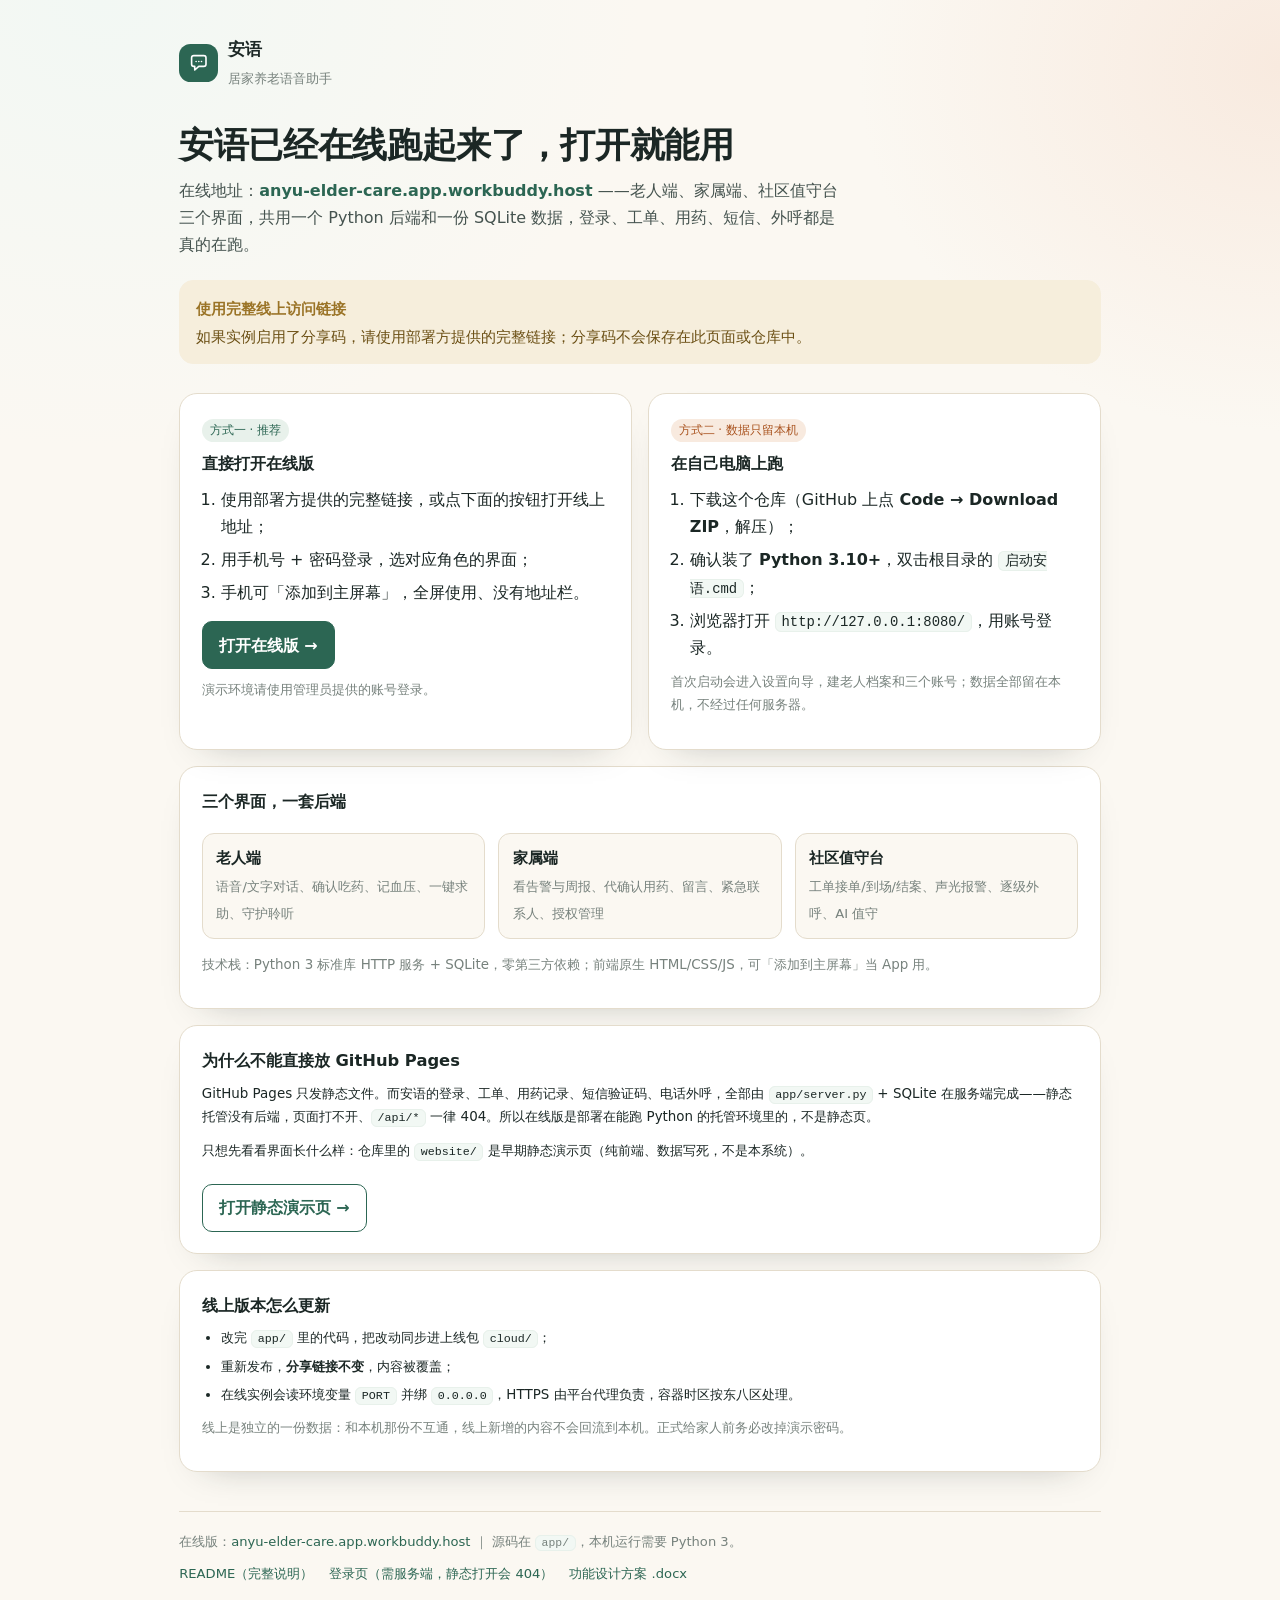
==== index.html @ d74f73e3 "Update AnYu application and cloud deployment Co-authored-by: Copilot <223556219+Copilot@users.norepl" ====
<!DOCTYPE html>
<html lang="zh-CN">
<head>
<meta charset="utf-8">
<meta name="viewport" content="width=device-width, initial-scale=1">
<title>安语 · 居家养老语音助手</title>
<meta name="description" content="安语 · 居家养老语音助手：老人端、家属端、社区值守台三个界面，语音对话、用药提醒、紧急求助与逐级外呼。在线版 https://anyu-elder-care.app.workbuddy.host/ 可直接使用。">
<meta name="theme-color" content="#FBF8F2">
<link rel="icon" href="app/web/favicon.svg" type="image/svg+xml">
<style>
  :root {
    --paper: #FBF8F2; --card: #FFFFFF; --ink: #1B2725; --ink-2: #45534F; --ink-3: #77827D;
    --line: #E4DCCC; --line-strong: #CFC3AC; --primary: #2C6653; --primary-soft: #E8F1EB;
    --primary-tint: #F2F8F4; --accent: #A9531F; --accent-soft: #F8EADF; --danger: #A6362B;
    --gold: #9A7326; --gold-soft: #F6EEDC;
    --font: "PingFang SC", "HarmonyOS Sans SC", "Microsoft YaHei UI", "Microsoft YaHei", "Noto Sans SC", system-ui, "Segoe UI", sans-serif;
  }
  * { box-sizing: border-box; }
  /* 长域名/长链接在窄屏会把页面撑出横向滚动条，强制允许断行 */
  a, code, .lead, .notice, li, p { overflow-wrap: anywhere; }
  code { word-break: break-word; }
  body {
    margin: 0; background: var(--paper); color: var(--ink); font-family: var(--font);
    font-size: 16px; line-height: 1.7; -webkit-font-smoothing: antialiased;
    background-image:
      radial-gradient(70% 45% at 8% 0%, var(--primary-tint) 0%, transparent 60%),
      radial-gradient(60% 40% at 100% 4%, var(--accent-soft) 0%, transparent 55%);
    background-repeat: no-repeat;
  }
  .wrap { width: 100%; max-width: 60rem; margin: 0 auto; padding: 2.2rem 1.2rem 4rem; }
  .brand { display: flex; align-items: center; gap: .65rem; margin-bottom: 2rem; }
  .brand-mark {
    width: 2.4rem; height: 2.4rem; border-radius: 30%; background: var(--primary);
    color: #fff; display: grid; place-items: center; flex: none;
  }
  .brand-mark svg { width: 1.35rem; height: 1.35rem; }
  .brand-text strong { display: block; font-size: 1.05rem; letter-spacing: .02em; }
  .brand-text small { color: var(--ink-3); font-size: .8rem; }
  h1 { font-size: clamp(1.6rem, 4vw, 2.2rem); line-height: 1.25; margin: 0 0 .6rem; letter-spacing: -.01em; }
  h2 { font-size: 1.02rem; margin: 0 0 .5rem; }
  p { margin: 0 0 .7rem; }
  .lead { color: var(--ink-2); max-width: 42rem; }
  .muted { color: var(--ink-3); }
  .small { font-size: .84rem; }
  a { color: var(--primary); text-decoration: none; }
  a:hover { text-decoration: underline; }

  .notice {
    border: 1px solid var(--gold-soft); background: var(--gold-soft); color: #6B4F14;
    border-radius: 14px; padding: .9rem 1rem; margin: 1.4rem 0 1.8rem; font-size: .92rem;
  }
  .notice b { display: block; margin-bottom: .2rem; color: var(--gold); }

  .grid { display: grid; grid-template-columns: 1fr 1fr; gap: 1rem; }
  @media (max-width: 760px) { .grid { grid-template-columns: 1fr; } }
  .card {
    background: var(--card); border: 1px solid var(--line); border-radius: 18px;
    padding: 1.3rem 1.35rem; box-shadow: 0 16px 36px -26px rgba(27, 39, 37, .35);
  }
  .card .tag {
    display: inline-block; font-size: .72rem; padding: .1rem .5rem; border-radius: 999px;
    background: var(--primary-soft); color: var(--primary); margin-bottom: .5rem;
  }
  .card .tag.warn { background: var(--accent-soft); color: var(--accent); }
  ol, ul { margin: .5rem 0 0; padding-left: 1.2rem; }
  li { margin-bottom: .35rem; }
  code {
    background: var(--primary-tint); border: 1px solid var(--primary-soft);
    border-radius: 6px; padding: .05rem .35rem; font-size: .87em;
  }
  .btn {
    display: inline-flex; align-items: center; gap: .4rem; font-weight: 600;
    padding: .6rem 1rem; border-radius: 10px; border: 1px solid var(--primary);
    background: var(--primary); color: #fff; margin-top: .6rem;
  }
  .btn:hover { text-decoration: none; background: #1E4B3D; }
  .btn.ghost { background: transparent; color: var(--primary); }
  .btn.ghost:hover { background: var(--primary-soft); }

  .roles { display: grid; grid-template-columns: repeat(3, 1fr); gap: .8rem; margin-top: 1.1rem; }
  @media (max-width: 760px) { .roles { grid-template-columns: 1fr; } }
  .role { border: 1px solid var(--line); border-radius: 12px; padding: .75rem .85rem; background: var(--paper); }
  .role b { display: block; font-size: .95rem; }
  .role span { font-size: .82rem; color: var(--ink-3); }

  .foot { margin-top: 2.4rem; padding-top: 1.2rem; border-top: 1px solid var(--line); font-size: .82rem; color: var(--ink-3); }
  .links { display: flex; flex-wrap: wrap; gap: .5rem 1rem; margin-top: .6rem; }
</style>
</head>
<body>
<main class="wrap">

  <div class="brand">
    <span class="brand-mark" aria-hidden="true">
      <svg viewBox="0 0 24 24" fill="none" stroke="currentColor" stroke-width="1.8" stroke-linecap="round" stroke-linejoin="round"><path d="M4 6.5A2.5 2.5 0 0 1 6.5 4h11A2.5 2.5 0 0 1 20 6.5v7a2.5 2.5 0 0 1-2.5 2.5H12l-4.5 4v-4H6.5A2.5 2.5 0 0 1 4 13.5z"/><path d="M9 10.5h.01M12 10.5h.01M15 10.5h.01"/></svg>
    </span>
    <span class="brand-text"><strong>安语</strong><small>居家养老语音助手</small></span>
  </div>

  <h1>安语已经在线跑起来了，打开就能用</h1>
  <p class="lead">在线地址：<a href="https://anyu-elder-care.app.workbuddy.host/" target="_blank" rel="noopener"><b>anyu-elder-care.app.workbuddy.host</b></a>
    ——老人端、家属端、社区值守台三个界面，共用一个 Python 后端和一份 SQLite 数据，登录、工单、用药、短信、外呼都是真的在跑。</p>

  <div class="notice">
    <b>使用完整线上访问链接</b>
    如果实例启用了分享码，请使用部署方提供的完整链接；分享码不会保存在此页面或仓库中。
  </div>

  <div class="grid">
    <section class="card">
      <span class="tag">方式一 · 推荐</span>
      <h2>直接打开在线版</h2>
      <ol>
        <li>使用部署方提供的完整链接，或点下面的按钮打开线上地址；</li>
        <li>用手机号 + 密码登录，选对应角色的界面；</li>
        <li>手机可「添加到主屏幕」，全屏使用、没有地址栏。</li>
      </ol>
      <a class="btn" href="https://anyu-elder-care.app.workbuddy.host/" target="_blank" rel="noopener">打开在线版 →</a>
      <p class="small muted" style="margin-top:.6rem">演示环境请使用管理员提供的账号登录。</p>
    </section>

    <section class="card">
      <span class="tag warn">方式二 · 数据只留本机</span>
      <h2>在自己电脑上跑</h2>
      <ol>
        <li>下载这个仓库（GitHub 上点 <b>Code → Download ZIP</b>，解压）；</li>
        <li>确认装了 <b>Python 3.10+</b>，双击根目录的 <code>启动安语.cmd</code>；</li>
        <li>浏览器打开 <code>http://127.0.0.1:8080/</code>，用账号登录。</li>
      </ol>
      <p class="small muted" style="margin-top:.6rem">首次启动会进入设置向导，建老人档案和三个账号；数据全部留在本机，不经过任何服务器。</p>
    </section>
  </div>

  <section class="card" style="margin-top:1rem">
    <h2>三个界面，一套后端</h2>
    <div class="roles">
      <div class="role"><b>老人端</b><span>语音/文字对话、确认吃药、记血压、一键求助、守护聆听</span></div>
      <div class="role"><b>家属端</b><span>看告警与周报、代确认用药、留言、紧急联系人、授权管理</span></div>
      <div class="role"><b>社区值守台</b><span>工单接单/到场/结案、声光报警、逐级外呼、AI 值守</span></div>
    </div>
    <p class="small muted" style="margin-top:.9rem">技术栈：Python 3 标准库 HTTP 服务 + SQLite，零第三方依赖；前端原生 HTML/CSS/JS，可「添加到主屏幕」当 App 用。</p>
  </section>

  <section class="card" style="margin-top:1rem">
    <h2>为什么不能直接放 GitHub Pages</h2>
    <p class="small">GitHub Pages 只发静态文件。而安语的登录、工单、用药记录、短信验证码、电话外呼，全部由 <code>app/server.py</code> + SQLite 在服务端完成——静态托管没有后端，页面打不开、<code>/api/*</code> 一律 404。所以在线版是部署在能跑 Python 的托管环境里的，不是静态页。</p>
    <p class="small" style="margin-top:.6rem">只想先看看界面长什么样：仓库里的 <code>website/</code> 是早期静态演示页（纯前端、数据写死，不是本系统）。</p>
    <a class="btn ghost" href="website/index.html">打开静态演示页 →</a>
  </section>

  <section class="card" style="margin-top:1rem">
    <h2>线上版本怎么更新</h2>
    <ul class="small">
      <li>改完 <code>app/</code> 里的代码，把改动同步进上线包 <code>cloud/</code>；</li>
      <li>重新发布，<b>分享链接不变</b>，内容被覆盖；</li>
      <li>在线实例会读环境变量 <code>PORT</code> 并绑 <code>0.0.0.0</code>，HTTPS 由平台代理负责，容器时区按东八区处理。</li>
    </ul>
    <p class="small muted" style="margin-top:.6rem">线上是独立的一份数据：和本机那份不互通，线上新增的内容不会回流到本机。正式给家人前务必改掉演示密码。</p>
  </section>

  <p class="foot">
    在线版：<a href="https://anyu-elder-care.app.workbuddy.host/" target="_blank" rel="noopener">anyu-elder-care.app.workbuddy.host</a>
    ｜ 源码在 <code>app/</code>，本机运行需要 Python 3。
    <span class="links">
      <a href="README.md">README（完整说明）</a>
      <a href="app/web/login.html">登录页（需服务端，静态打开会 404）</a>
      <a href="AI语音养老服务助手-功能设计方案.docx">功能设计方案 .docx</a>
    </span>
  </p>

</main>
</body>
</html>
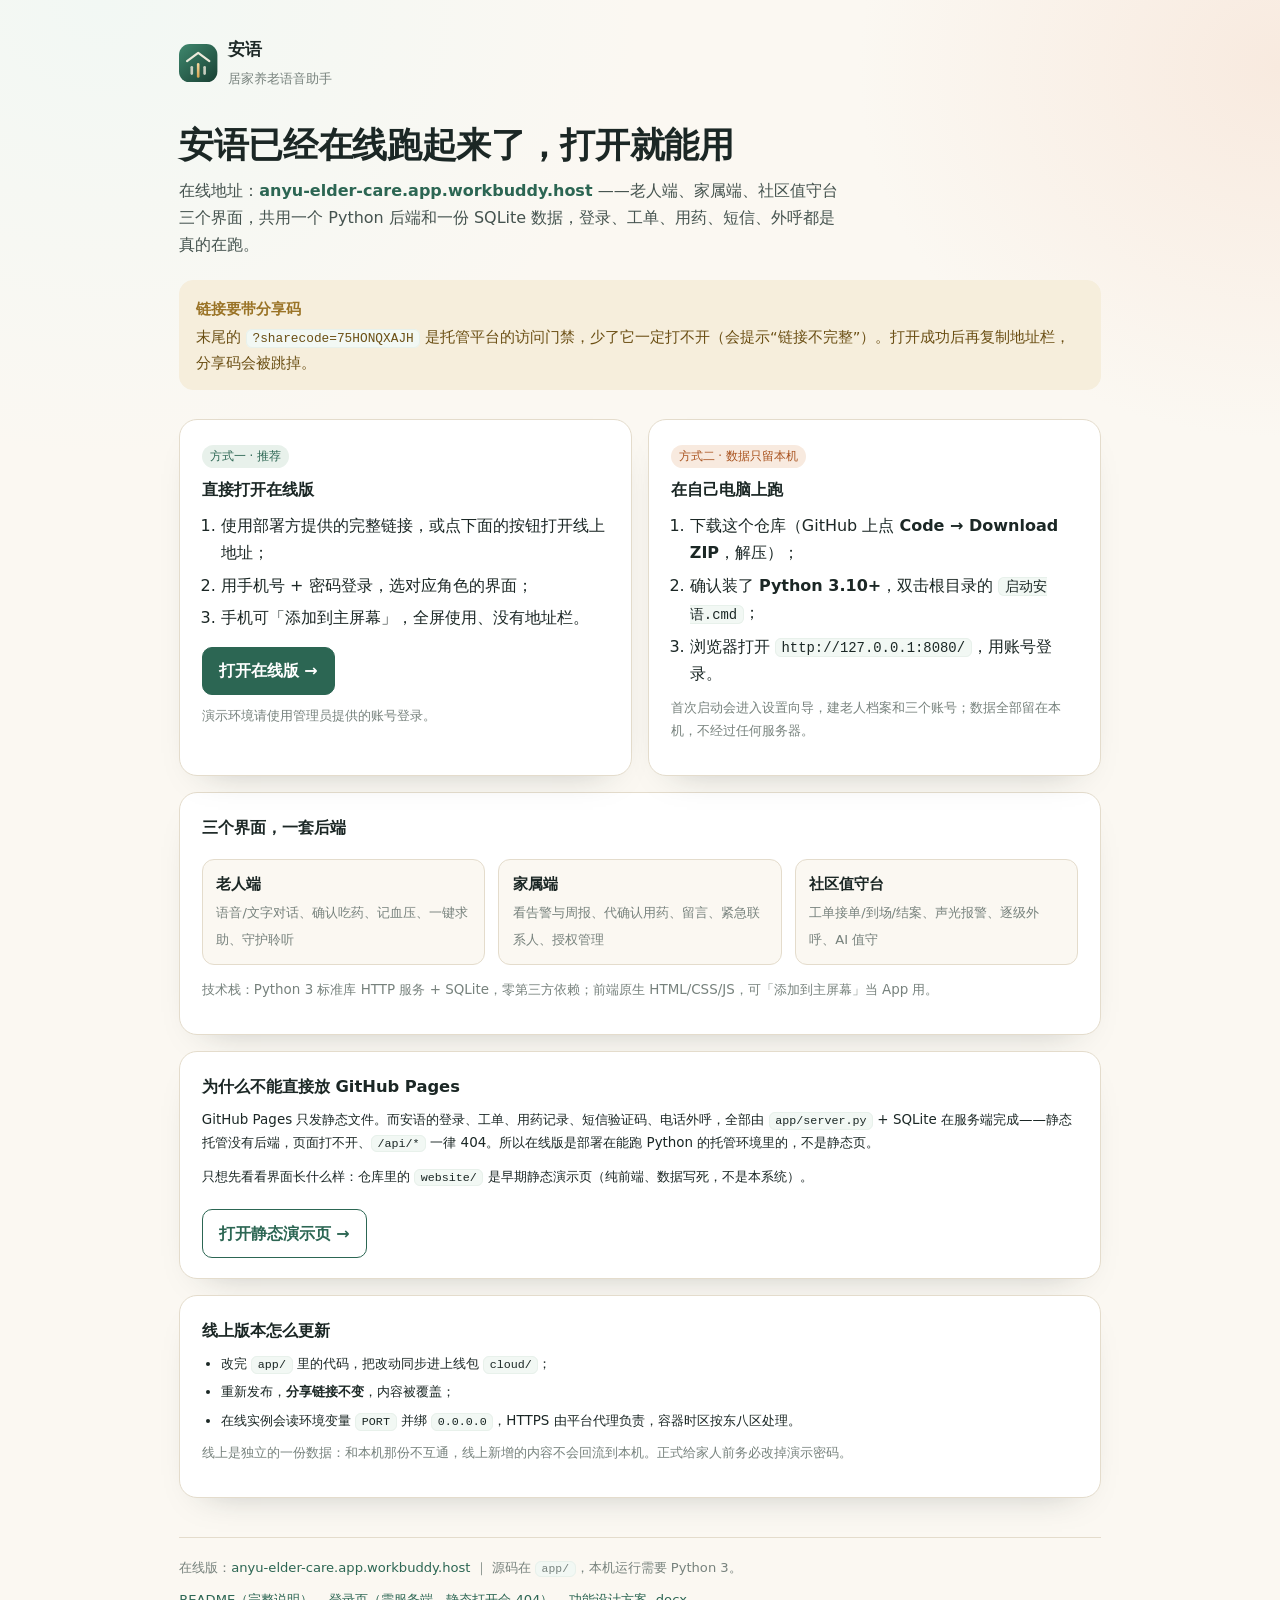
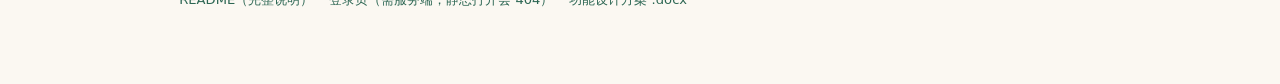
==== commit a9af6eeb: "feat(ui): 重做登录页并新增品牌 logo - 登录页改为左右双栏：左侧深松绿品牌区（屋檐+声波图形、三条价值点），右侧米白表单 - 新增 logo：屋檐（家）+ 三根声波柱（说话），中间金色" ====
--- a/index.html
+++ b/index.html
@@ -4,7 +4,7 @@
 <meta charset="utf-8">
 <meta name="viewport" content="width=device-width, initial-scale=1">
 <title>安语 · 居家养老语音助手</title>
-<meta name="description" content="安语 · 居家养老语音助手：老人端、家属端、社区值守台三个界面，语音对话、用药提醒、紧急求助与逐级外呼。在线版 https://anyu-elder-care.app.workbuddy.host/ 可直接使用。">
+<meta name="description" content="安语 · 居家养老语音助手：老人端、家属端、社区值守台三个界面，语音对话、用药提醒、紧急求助与逐级外呼。在线版 https://anyu-elder-care.app.workbuddy.host/?sharecode=75HONQXAJH 可直接使用。">
 <meta name="theme-color" content="#FBF8F2">
 <link rel="icon" href="app/web/favicon.svg" type="image/svg+xml">
 <style>
@@ -30,10 +30,10 @@
   .wrap { width: 100%; max-width: 60rem; margin: 0 auto; padding: 2.2rem 1.2rem 4rem; }
   .brand { display: flex; align-items: center; gap: .65rem; margin-bottom: 2rem; }
   .brand-mark {
-    width: 2.4rem; height: 2.4rem; border-radius: 30%; background: var(--primary);
-    color: #fff; display: grid; place-items: center; flex: none;
+    width: 2.4rem; height: 2.4rem; flex: none;
+    display: grid; place-items: center;
   }
-  .brand-mark svg { width: 1.35rem; height: 1.35rem; }
+  .brand-mark svg { width: 100%; height: 100%; display: block; }
   .brand-text strong { display: block; font-size: 1.05rem; letter-spacing: .02em; }
   .brand-text small { color: var(--ink-3); font-size: .8rem; }
   h1 { font-size: clamp(1.6rem, 4vw, 2.2rem); line-height: 1.25; margin: 0 0 .6rem; letter-spacing: -.01em; }
@@ -92,18 +92,35 @@
 
   <div class="brand">
     <span class="brand-mark" aria-hidden="true">
-      <svg viewBox="0 0 24 24" fill="none" stroke="currentColor" stroke-width="1.8" stroke-linecap="round" stroke-linejoin="round"><path d="M4 6.5A2.5 2.5 0 0 1 6.5 4h11A2.5 2.5 0 0 1 20 6.5v7a2.5 2.5 0 0 1-2.5 2.5H12l-4.5 4v-4H6.5A2.5 2.5 0 0 1 4 13.5z"/><path d="M9 10.5h.01M12 10.5h.01M15 10.5h.01"/></svg>
+      <svg viewBox="0 0 64 64">
+        <defs>
+          <linearGradient id="hb" x1="6" y1="4" x2="58" y2="60" gradientUnits="userSpaceOnUse">
+            <stop offset="0" stop-color="#3C8269"/><stop offset="1" stop-color="#1B4537"/>
+          </linearGradient>
+          <linearGradient id="hg" x1="0" y1="34" x2="0" y2="54" gradientUnits="userSpaceOnUse">
+            <stop offset="0" stop-color="#F2D49B"/><stop offset="1" stop-color="#D9A855"/>
+          </linearGradient>
+        </defs>
+        <rect width="64" height="64" rx="18" fill="url(#hb)"/>
+        <path d="M13.4 28.7 32 14.7 50.6 28.7" fill="none" stroke="#F6EFE1" stroke-width="3.6"
+              stroke-linecap="round" stroke-linejoin="round" opacity=".96"/>
+        <g stroke-linecap="round" stroke-width="4.4">
+          <path d="M21.3 38.7v10.6" stroke="#F6EFE1" opacity=".78"/>
+          <path d="M32 34v20" stroke="url(#hg)"/>
+          <path d="M42.7 38.7v10.6" stroke="#F6EFE1" opacity=".78"/>
+        </g>
+      </svg>
     </span>
     <span class="brand-text"><strong>安语</strong><small>居家养老语音助手</small></span>
   </div>
 
   <h1>安语已经在线跑起来了，打开就能用</h1>
-  <p class="lead">在线地址：<a href="https://anyu-elder-care.app.workbuddy.host/" target="_blank" rel="noopener"><b>anyu-elder-care.app.workbuddy.host</b></a>
+  <p class="lead">在线地址：<a href="https://anyu-elder-care.app.workbuddy.host/?sharecode=75HONQXAJH" target="_blank" rel="noopener"><b>anyu-elder-care.app.workbuddy.host</b></a>
     ——老人端、家属端、社区值守台三个界面，共用一个 Python 后端和一份 SQLite 数据，登录、工单、用药、短信、外呼都是真的在跑。</p>
 
   <div class="notice">
-    <b>使用完整线上访问链接</b>
-    如果实例启用了分享码，请使用部署方提供的完整链接；分享码不会保存在此页面或仓库中。
+    <b>链接要带分享码</b>
+    末尾的 <code>?sharecode=75HONQXAJH</code> 是托管平台的访问门禁，少了它一定打不开（会提示“链接不完整”）。打开成功后再复制地址栏，分享码会被跳掉。
   </div>
 
   <div class="grid">
@@ -115,7 +132,7 @@
         <li>用手机号 + 密码登录，选对应角色的界面；</li>
         <li>手机可「添加到主屏幕」，全屏使用、没有地址栏。</li>
       </ol>
-      <a class="btn" href="https://anyu-elder-care.app.workbuddy.host/" target="_blank" rel="noopener">打开在线版 →</a>
+      <a class="btn" href="https://anyu-elder-care.app.workbuddy.host/?sharecode=75HONQXAJH" target="_blank" rel="noopener">打开在线版 →</a>
       <p class="small muted" style="margin-top:.6rem">演示环境请使用管理员提供的账号登录。</p>
     </section>
 
@@ -159,7 +176,7 @@
   </section>
 
   <p class="foot">
-    在线版：<a href="https://anyu-elder-care.app.workbuddy.host/" target="_blank" rel="noopener">anyu-elder-care.app.workbuddy.host</a>
+    在线版：<a href="https://anyu-elder-care.app.workbuddy.host/?sharecode=75HONQXAJH" target="_blank" rel="noopener">anyu-elder-care.app.workbuddy.host</a>
     ｜ 源码在 <code>app/</code>，本机运行需要 Python 3。
     <span class="links">
       <a href="README.md">README（完整说明）</a>
